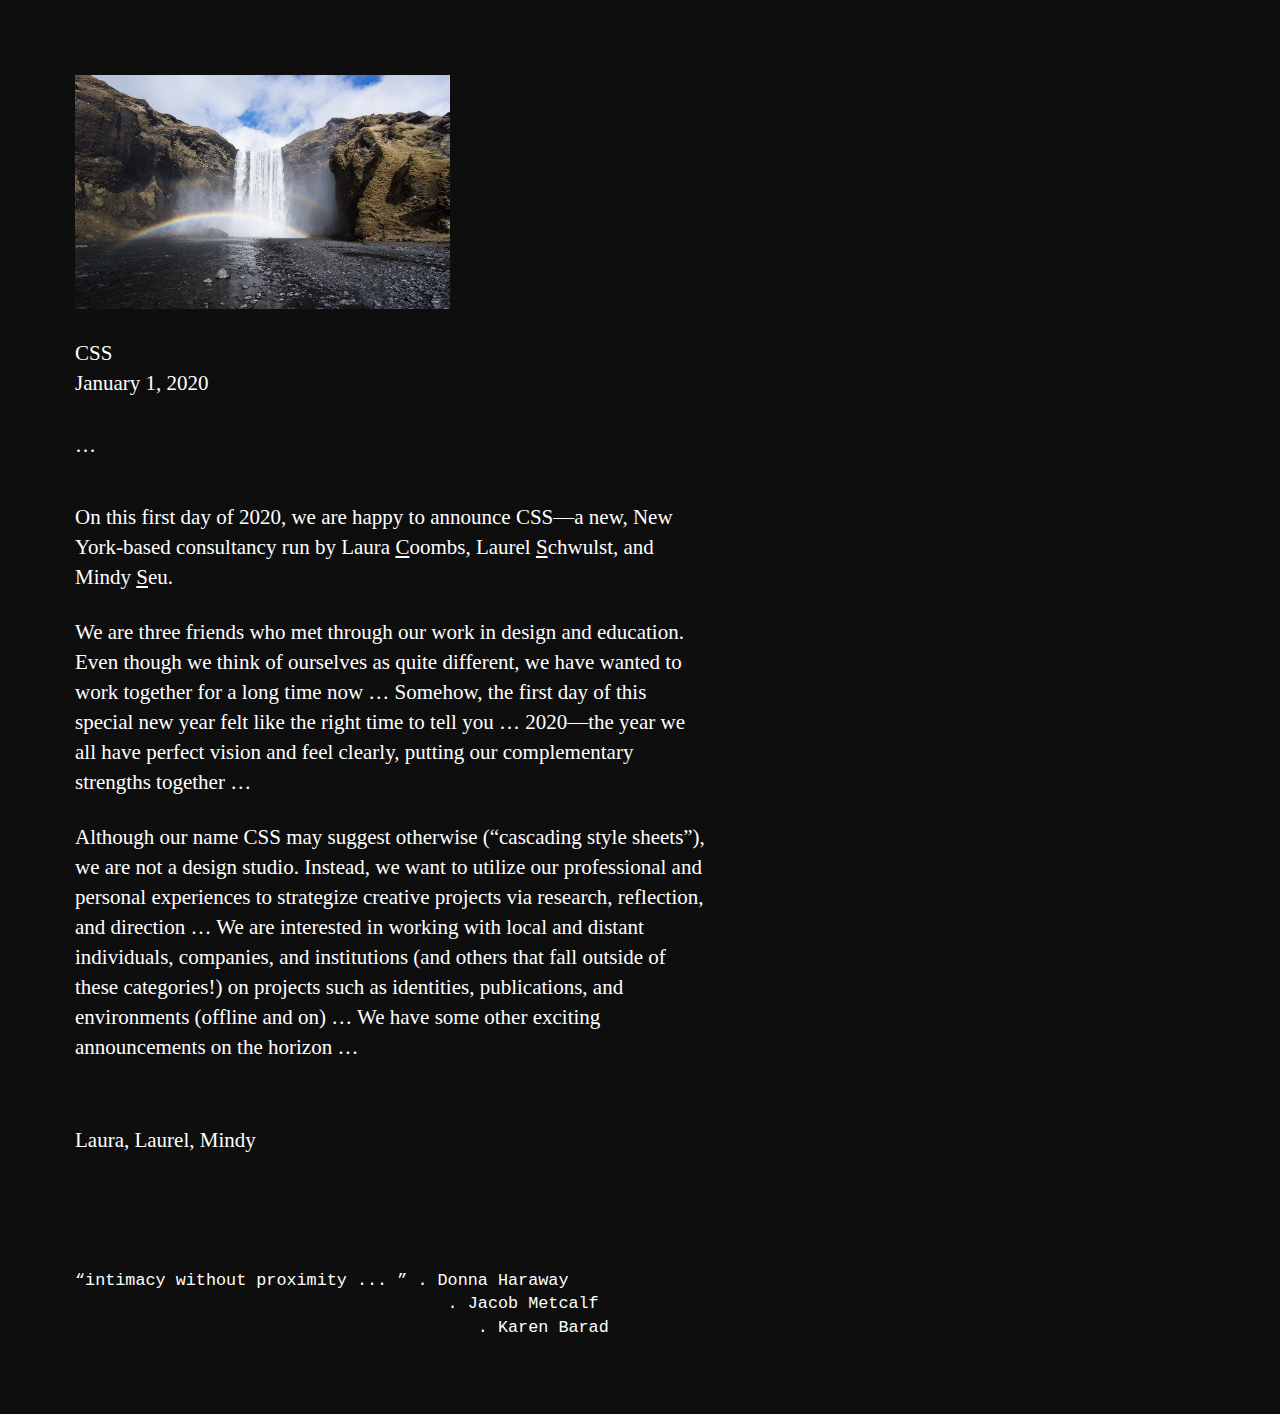
==== 2020.html @ 8291e150 "2021" ====
<!DOCTYPE html>
<html>
  <head>
    <title>CSS</title>

    <meta charset="utf-8" />
    <meta
      name="viewport"
      content="width=device-width, initial-scale=1.0, maximum-scale=1.0"
    />

    <link rel="shortcut icon" type="image/png" href="images/favicon.png" />

    <meta name="Author" content="Laura Coombs, Laurel Schwulst, Mindy Seu" />
    <meta
      name="Description"
      content="CSS, Inc. is the New York-based consultancy run by Laura Coombs, Laurel Schwulst, and Mindy Seu."
    />

    <meta property="og:title" content="CSS, Inc." />
    <meta property="og:type" content="website" />
    <meta
      name="description"
      content="CSS is the New York-based consultancy run by Laura Coombs, Laurel Schwulst, and Mindy Seu."
    />
    <meta
      property="og:image"
      content="https://coombs-schwulst-seu.com/images/waterfall.jpg"
    />
    <meta property="og:url" content="https://coombs-schwulst-seu.com" />
    <meta name="twitter:card" content="summary_large_image" />

    <meta name="twitter:title" content="CSS, Inc." />
    <meta
      name="twitter:description"
      content="CSS is the New York-based consultancy run by Laura Coombs, Laurel Schwulst, and Mindy Seu."
    />
    <meta
      name="twitter:image"
      content="https://coombs-schwulst-seu.com/images/waterfall.jpg"
    />

    <link rel="stylesheet" href="css/style.css" />

    <!-- analytics: start -->
    <script
      async
      src="https://www.googletagmanager.com/gtag/js?id=UA-15551934-6"
    ></script>
    <script>
      window.dataLayer = window.dataLayer || [];
      function gtag() {
        dataLayer.push(arguments);
      }
      gtag("js", new Date());

      gtag("config", "UA-15551934-6");
    </script>
    <!-- analytics: end -->
  </head>

  <!--


					  .      .       .       .
  .   .       .          .      . .      .         .          .    .
		 .       .         .    .   .         .         .            .
	.   .    .       .         . . .        .        .     .    .
 .          .   .       .       . .      .        .  .              .
	  .  .    .  .       .     . .    .       . .      .   .        .
 .   .       .    . .      .    . .   .      .     .          .     .
	.            .    .     .   . .  .     .   .               .
	 .               .  .    .  . . .    .  .                 .
						. .  .  . . .  . .
							. . . . . .
							  . . . .
							   . . .
								...

-->

  <body>
    <section class="letter">
      <!-- waterfall: start -->
      <div class="waterfall-container">
        <img
          src="images/waterfall.jpg"
          alt="A large waterfall with a rainbow surrounded both sides by mountains, with a small rainbow appearing in front"
        />
      </div>
      <!-- waterfall: end -->

      <!-- letter: start -->
      <article class="letter">
        <p class="intro-one">
          CSS<br />
          January 1, 2020<br />
        </p>

        <p class="intro-two">…</p>

        <p>
          On this first day of 2020, we are happy to announce CSS—a new, New
          York-based consultancy run by Laura <u>C</u>oombs, Laurel
          <u>S</u>chwulst, and Mindy <u>S</u>eu.
        </p>

        <p>
          We are three friends who met through our work in design and education.
          Even though we think of ourselves as quite different, we have wanted
          to work together for a long time now … Somehow, the first day of this
          special new year felt like the right time to tell you … 2020—the year
          we all have perfect vision and feel clearly, putting our complementary
          strengths together …
        </p>

        <p>
          Although our name CSS may suggest otherwise (“cascading style
          sheets”), we are not a design studio. Instead, we want to utilize our
          professional and personal experiences to strategize creative projects
          via research, reflection, and direction … We are interested in working
          with local and distant individuals, companies, and institutions (and
          others that fall outside of these categories!) on projects such as
          identities, publications, and environments (offline and on) … We have
          some other exciting announcements on the horizon …
        </p>

        <p style="margin-top: 3em">
          Laura, Laurel, Mindy<br />
          <!-- coombs-schwulst-seu.com -->
        </p>
      </article>
      <!-- letter: end -->
    </section>

    <!-- quote: begin -->
    <section class="quote">
      <pre style="font-size: 0.8em; line-height: 1.4">
“intimacy without proximity ... ” . Donna Haraway
                                     . Jacob Metcalf
                                        . Karen Barad
</pre
      >
    </section>
    <!-- quote: end--->

    <!-- todo: insert analytics -->
  </body>
</html>
---- css/style.css ----
* {
  box-sizing: border-box;
}

body {
  background: #0e0e0e;
  color: white;
  font-family: serif;
  -webkit-font-smoothing: antialiased;
  font-size: 21px;
  line-height: 30px;
  margin: 75px;
}

img {
  max-width: 100%;
}

.waterfall-container {
  max-width: 375px;
}

article {
  max-width: 633px;
}

article p {
  margin-bottom: 1.2em;
}

p.intro-one {
  margin-bottom: 1.5em;
}

p.intro-two {
  margin-bottom: 2em;
}

section {
  margin-top: 6em;
}

section:first-child {
  margin-top: 0;
}

input {
  background: transparent;
  border: 0;
  border: 1px solid white;
  color: white;
  font-family: serif;
  -webkit-font-smoothing: antialiased;
  font-size: 21px;
  line-height: 30px;
  padding: 3px 9px;
  width: 375px;
  display: inline-block;
  margin-right: 0.6em;
  margin-bottom: 0.6em;
  font-style: italic;
}

input:-webkit-autofill {
  -webkit-box-shadow: inset 0 0 0px 9999px #0e0e0e !important;
  background: #0e0e0e !important;
}

button,
a.button {
  font-family: serif;
  -webkit-font-smoothing: antialiased;
  font-size: 20px;
  background: white;
  color: #0e0e0e;
  padding: 6px 12px 7px;
  display: inline-block;
  vertical-align: top;
  border: 1px solid white;
  cursor: pointer;
}

a.button {
  text-decoration: none;
}

label {
  display: block;
}

.yours {
  margin-top: 2em;
}

section.quote,
section.email {
  margin-top: 5.4em;
}

.ours label {
  margin-bottom: 0.15em;
}

.yours label {
  margin-bottom: 0.3em;
}

#message {
  display: none;
}

table,
tr,
td,
thead {
  border-collapse: collapse;
  border: 1px solid white;
}

thead,
td {
  padding: 0.85em;
  padding-bottom: 0.65em;
  padding-right: 0.9em;
}

table {
  margin: 2.5em 0;
  font-size: 0.8em;
  line-height: 1.1;
}

a {
  color: white;
}

@media screen and (max-width: 785px) {
  body {
    margin: 30px;
    font-size: 15px;
    line-height: 21px;
  }

  button,
  input,
  a.button {
    font-size: 15px;
    line-height: 21px;
    border-radius: 0;
  }

  button {
    padding: 3px 6px;
  }

  article {
    max-width: 450px;
  }

  .waterfall-container {
    max-width: 300px;
  }

  section.email {
    max-width: 300px;
  }

  input {
    width: 100%;
  }
}
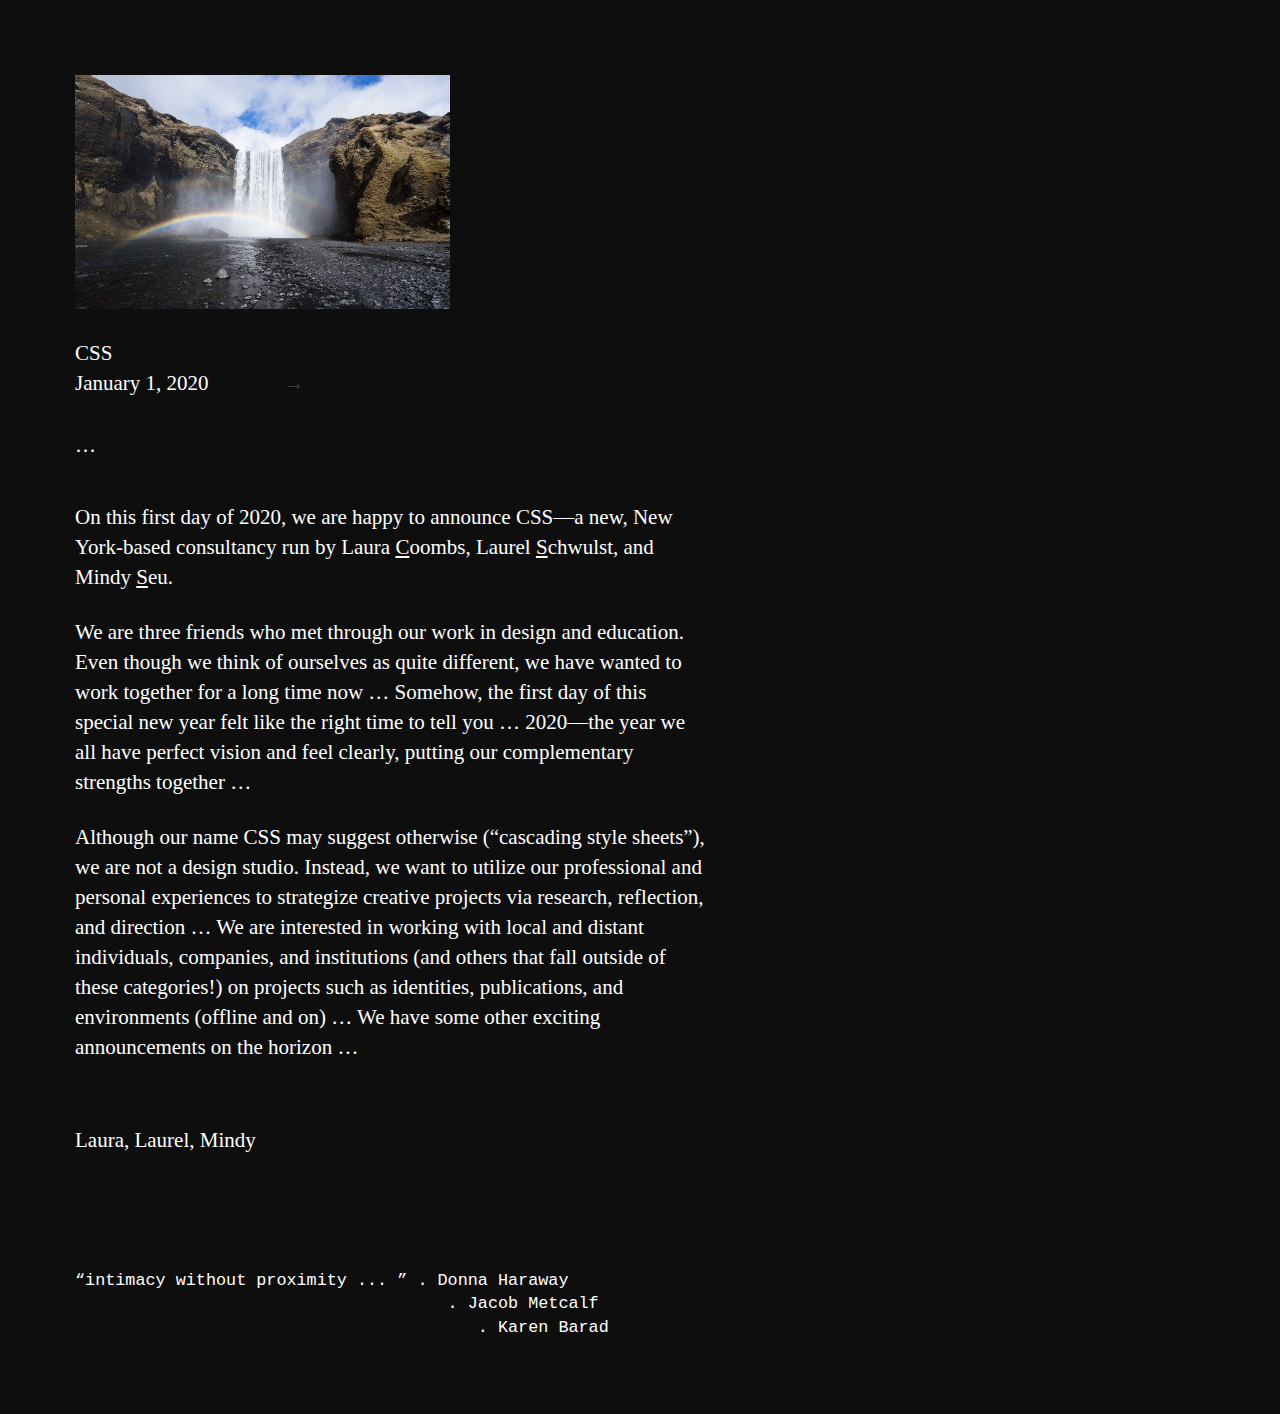
==== commit 719ee939: "better nav" ====
--- a/2020.html
+++ b/2020.html
@@ -1,7 +1,7 @@
 <!DOCTYPE html>
 <html>
   <head>
-    <title>CSS</title>
+    <title>CSS — January 1, 2020</title>
 
     <meta charset="utf-8" />
     <meta
@@ -94,7 +94,11 @@
       <article class="letter">
         <p class="intro-one">
           CSS<br />
-          January 1, 2020<br />
+          January 1, 2020
+          <span class="next-prev">
+            <a href="#" class="invisible">←</a>
+            <a href="2021.html">→</a>
+          </span>
         </p>
 
         <p class="intro-two">…</p>
--- a/css/style.css
+++ b/css/style.css
@@ -34,6 +34,10 @@
 
 p.intro-two {
   margin-bottom: 2em;
+}
+
+p.outro {
+  margin: 2em 0;
 }
 
 section {
@@ -97,6 +101,11 @@
   margin-top: 5.4em;
 }
 
+section.quote.small {
+  margin-top: 2.4em;
+  margin-bottom: 2.6em;
+}
+
 .ours label {
   margin-bottom: 0.15em;
 }
@@ -134,6 +143,74 @@
   color: white;
 }
 
+hr {
+  margin: 2.5em 0;
+  border: 0;
+  border-bottom: 1px solid white;
+}
+
+img.waterfall-bg {
+  background: url('../images/waterfall-moving.gif');
+  background-size: 225% auto;
+  background-position: bottom left;
+  /* animation-duration: 60s;
+  animation-name: waterfall; */
+}
+
+@keyframes waterfall {
+  0% {
+    background-position: bottom left;
+  }
+  24% {
+    background-position: bottom left;
+  }
+  25% {
+    background-position: bottom right;
+  }
+  49% {
+    background-position: bottom right;
+  }
+  50% {
+    background-position: top right;
+  }
+  74% {
+    background-position: top right;
+  }
+  75% {
+    background-position: top left;
+  }
+  99% {
+    background-position: top left;
+  }
+  100% {
+    background-position: bottom left;
+  }
+}
+
+.next-prev {
+  display: inline-block;
+  margin-left: 1.5em;
+}
+
+.invisible {
+  opacity: 0;
+  pointer-events: none;
+}
+
+.next-prev a {
+  display: inline-block;
+  text-decoration: none;
+  font-famiy: sans-serif;
+  /* border: 1px solid rgba(255,255,255,0.2); */
+  padding: 0 4px;
+  border-radius: 50%;
+  color: rgba(255,255,255,0.2);
+}
+
+.next-prev a:hover {
+  color: rgba(255,255,255,1);
+}
+
 @media screen and (max-width: 785px) {
   body {
     margin: 30px;
